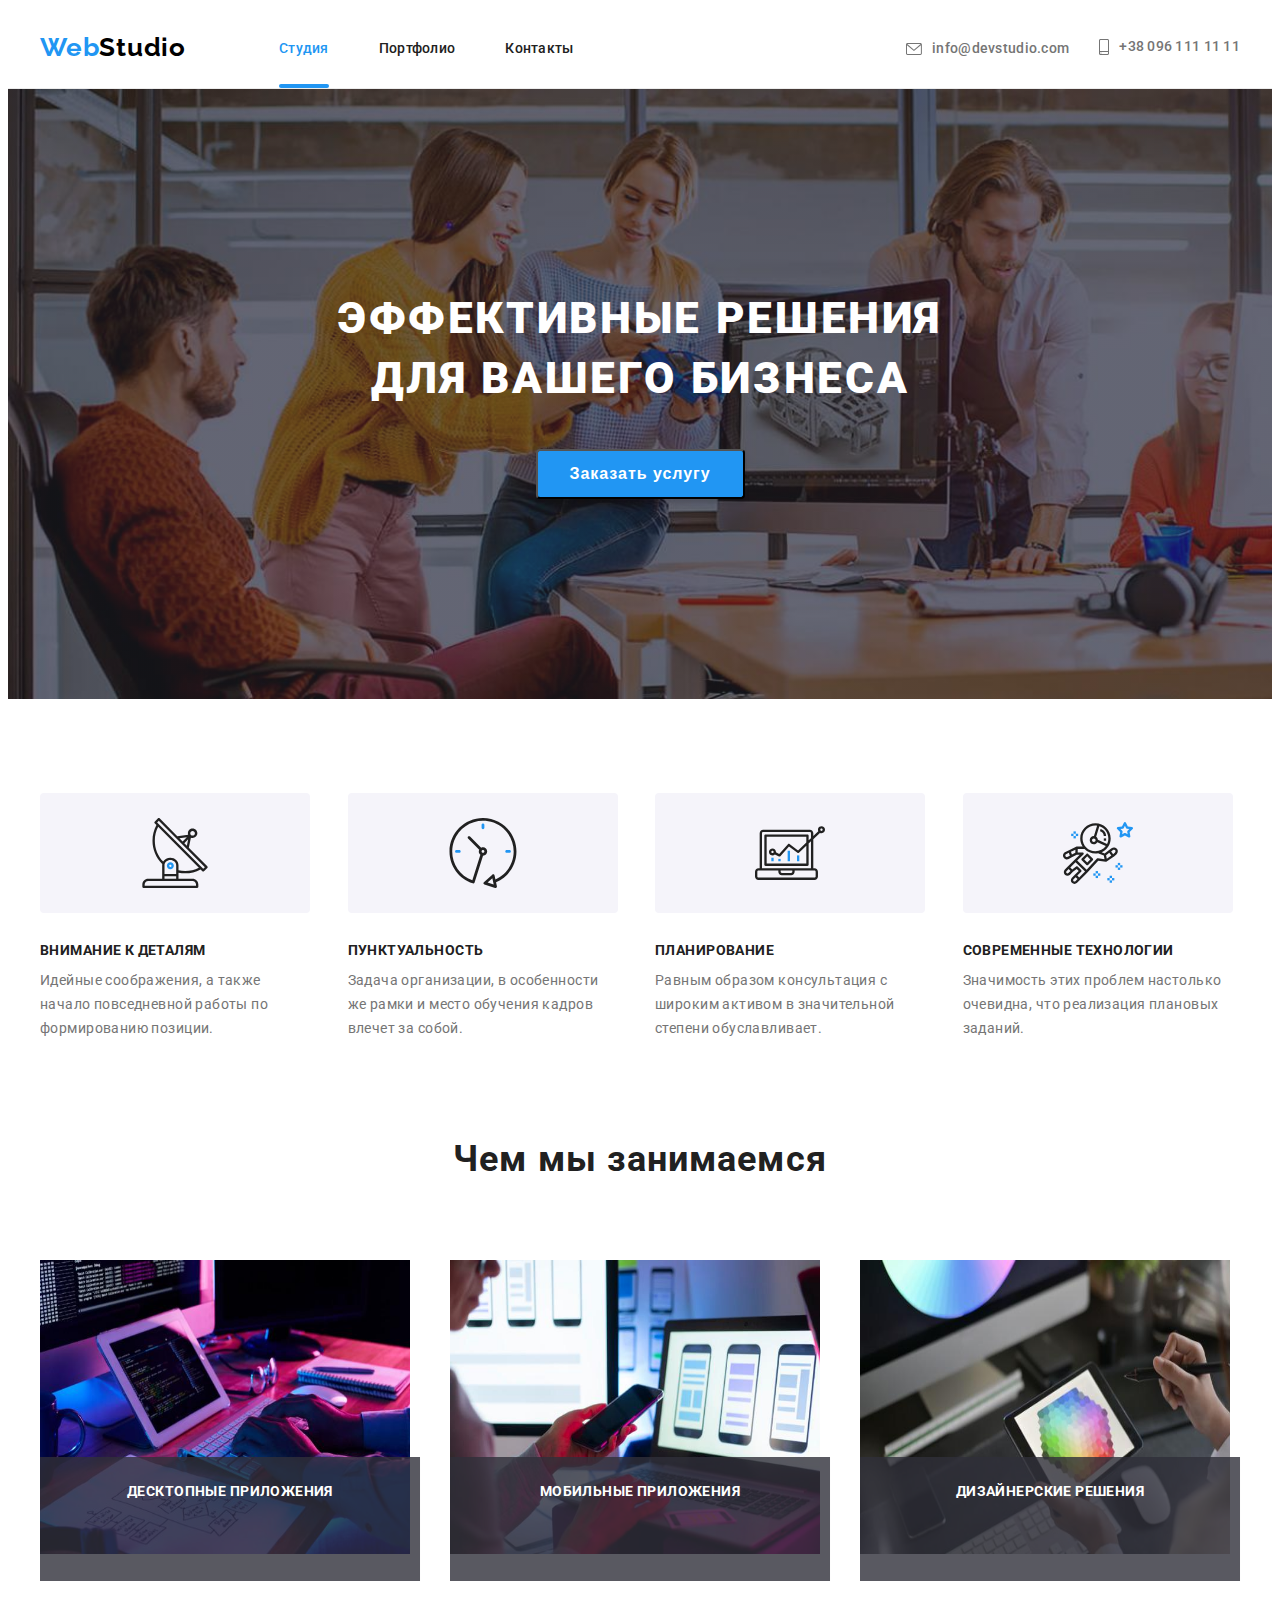
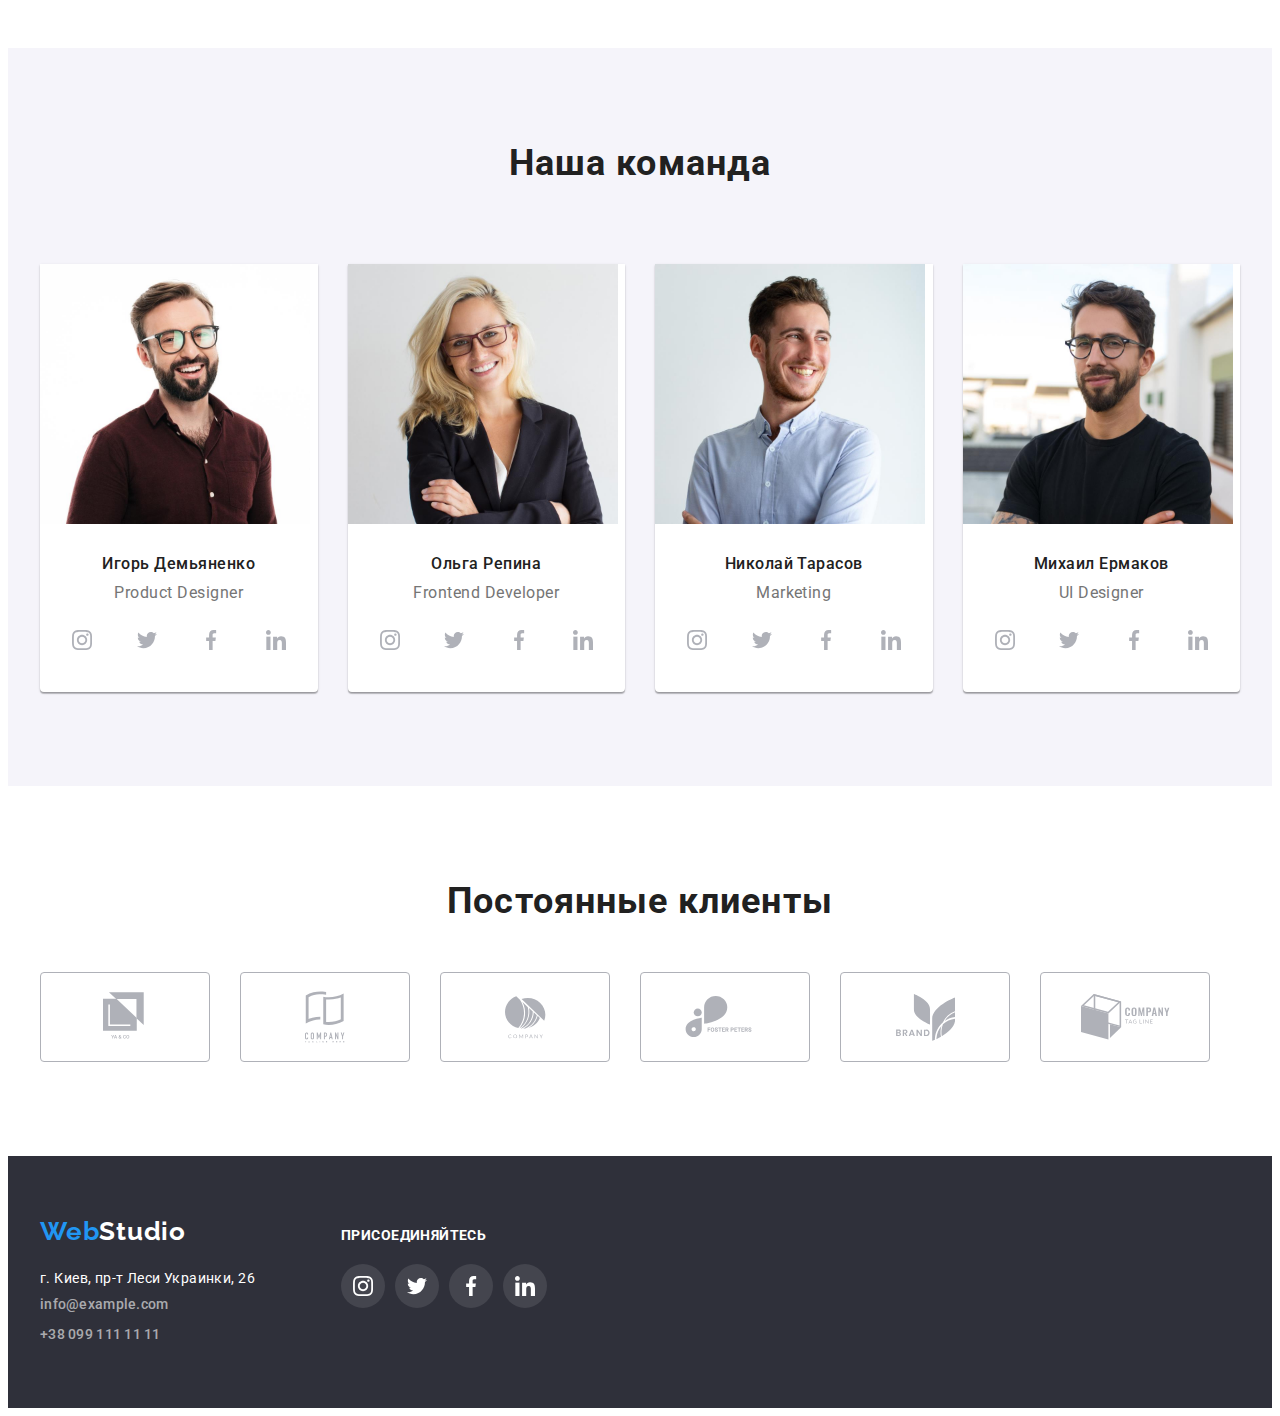
==== index.html @ 6d1346de "create" ====
<!DOCTYPE html>
<html lang="ru">

<head>
    <meta charset="UTF-8">
    <meta name="viewport" content="width=device-width, initial-scale=1.0">
    <title>Студия</title>
    <link rel="preconnect" href="https://fonts.gstatic.com">
    <link
        href="https://fonts.googleapis.com/css2?family=Raleway:wght@700&family=Roboto:wght@400;500;700;900&display=swap"
        rel="stylesheet">
    <link rel="stylesheet" href="https://cdnjs.cloudflare.com/ajax/libs/modern-normalize/1.0.0/modern-normalize.min.css"
        integrity="sha512-ISS7cAi1PEhQ8jnbJpJZMd29NlhNj4AWYyLOSp2CE/CsHxTCu+r+t0D2yoJudVrd0/8fTVPUVDzY5Tvli75u/g=="
        crossorigin="anonymous" />
    <link rel="stylesheet" href="./css/style.css">
</head>

<body>
    <header class="main-header">
        <div class="header-wrapper container">
            <nav class="header-nav">
                <a class="logo link" href="" lang="en">Web<span class="header-accent">Studio</span></a>
                <ul class="nav-list list">
                    <li class="nav-item">
                        <a class="nav-link nav-link-first link current" href="./index.html">Студия</a>
                    </li>
                    <li class="nav-item">
                        <a class="nav-link link" href="./portfolio.html">Портфолио</a>
                    </li>
                    <li class="nav-item">
                        <a class="nav-link link" href="">Контакты</a>
                    </li>
                </ul>
            </nav>
            <ul class="contacts-list list">
                <li class="header-contacts-item">                     
                    <a class="contacts-link main-link mail link" href="mailto:info@devstudio.com">
                        <svg width="16" height="12" class="header-contacts-icon">
                            <use href="./images/sprite.svg#icon-envelope"></use>
                        </svg>info@devstudio.com</a>
                </li>
                <li class="header-contacts-item">
                    <a class="contacts-link main-link link" href="tel:+380961111111"><svg width="10" height="16" class="header-contacts-icon">
                        <use href="./images/sprite.svg#icon-smartphone"></use>
                    </svg>+38 096 111 11 11</a>
                </li>
            </ul>
        </div>
    </header>
    <main>

        <!--HERO-->
        <section class="hero">
            <div class="advertising-main container">
                <h1 class="advertising-name">Эффективные решения для вашего бизнеса</h1>
                <button class="modal-btn" type="button" data-modal-open>Заказать услугу</button>
            </div>
        </section>

        <!--About-->
        <section class="about">
            <div class="container">
                <ul class="list about-list">
                    <li class="about-item">
                        <div class="about-link link">
                            <svg class="about-icon">
                                <use href="./images/sprite.svg#icon-antenna"></use>
                            </svg>
                        </div>
                        <h3 class="about-main-name">Внимание к деталям</h3>
                        <p class="about-us">Идейные соображения, а также начало повседневной работы по формированию
                            позиции.</p>
                    </li>
                    <li class="about-item">
                        <a class="about-link link" href="">
                            <svg class="about-icon">
                                <use href="./images/sprite.svg#icon-clock"></use>
                            </svg>
                        </a>
                        <h3 class="about-main-name">Пунктуальность</h3>
                        <p class="about-us">Задача организации, в особенности же рамки и место обучения кадров влечет за
                            собой.</p>
                    </li>
                    <li class="about-item">
                        <a class="about-link link" href="">
                            <svg class="about-icon">
                                <use href="./images/sprite.svg#icon-diagram"></use>
                            </svg>
                        </a>
                        <h3 class="about-main-name">Планирование</h3>
                        <p class="about-us">Равным образом консультация с широким активом в значительной степени
                            обуславливает.</p>
                    </li>
                    <li class="about-item">
                        <a class="about-link link" href="">
                            <svg class="about-icon">
                                <use href="./images/sprite.svg#icon-astronaut"></use>
                            </svg>
                        </a>
                        <h3 class="about-main-name">Современные технологии</h3>
                        <p class="about-us">Значимость этих проблем настолько очевидна, что реализация плановых заданий.
                        </p>
                    </li>
                </ul>
            </div>
        </section>

        <!--WHAT-ARE-WE-DOING-->
        <section class="our-job-image">
            <div class="container">
                <h2 class="work-title">Чем мы занимаемся</h2>
                <ul class="list our-list">
                    <li class="our-item">
                        <img src="./images/wawd/wawd1.jpg" alt="Вёрстка" width="370" height="294">
                        <p class="label">Десктопные приложения</p>
                    </li>
                    <li class="our-item">
                        <img src="./images/wawd/wawd2.jpg" alt="Обсуждение происходящего" width="370" height="294">
                        <p class="label">Мобильные приложения</p>
                    </li>
                    <li class="our-item">
                        <img src="./images/wawd/wawd3.jpg" alt="стилизирование" width="370" height="294">
                        <p class="label">Дизайнерские решения</p>
                    </li>
                </ul>
            </div>
        </section>

        <!--TEAM-->
        <section class="team">
            <div class="container">
                <h2 class="work-title">Наша команда</h2>
                <ul class="list team-list">
                    <li class="team-item">
                        <img src="./images/team/img(1).jpg" alt="Игорь Демьяненко" width="270" height="260">
                        <div class="team-text">
                            <h3 class="team-member">Игорь Демьяненко</h3>
                            <p class="team-member-skills" lang="en">Product Designer</p>
                            <ul class="social-list list">
                                <li class="social-list-item">
                                    <a class="social-list-link link" href="">
                                        <svg class="social-list-icon">
                                            <use href="./images/sprite.svg#icon-instagram"></use>
                                        </svg>
                                    </a>
                                </li>
                                <li class="social-list-item">
                                    <a class="social-list-link link" href="">
                                        <svg class="social-list-icon">
                                            <use href="./images/sprite.svg#icon-twitter"></use>
                                        </svg>
                                    </a>
                                </li>
                                <li class="social-list-item">
                                    <a class="social-list-link link" href="">
                                        <svg class="social-list-icon">
                                            <use href="./images/sprite.svg#icon-facebook"></use>
                                        </svg>
                                    </a>
                                </li>
                                <li class="social-list-item">
                                    <a class="social-list-link link" href="">
                                        <svg class="social-list-icon">
                                            <use href="./images/sprite.svg#icon-linkedin"></use>
                                        </svg>
                                    </a>
                                </li>
                            </ul>
                        </div>
                    </li>
                    <li class="team-item">
                        <img src="./images/team/olge(1).jpg" alt="Ольга Репина" width="270" height="260">
                        <div class="team-text">
                            <h3 class="team-member">Ольга Репина</h3>
                            <p class="team-member-skills" lang="en">Frontend Developer</p>
                            <ul class="social-list list">
                                <li class="social-list-item">
                                    <a class="social-list-link link" href="">
                                        <svg class="social-list-icon">
                                            <use href="./images/sprite.svg#icon-instagram"></use>
                                        </svg>
                                    </a>
                                </li>
                                <li class="social-list-item">
                                    <a class="social-list-link link" href="">
                                        <svg class="social-list-icon">
                                            <use href="./images/sprite.svg#icon-twitter"></use>
                                        </svg>
                                    </a>
                                </li>
                                <li class="social-list-item">
                                    <a class="social-list-link link" href="">
                                        <svg class="social-list-icon">
                                            <use href="./images/sprite.svg#icon-facebook"></use>
                                        </svg>
                                    </a>
                                </li>
                                <li class="social-list-item">
                                    <a class="social-list-link link" href="">
                                        <svg class="social-list-icon">
                                            <use href="./images/sprite.svg#icon-linkedin"></use>
                                        </svg>
                                    </a>
                                </li>
                            </ul>
                        </div>
                    </li>
                    <li class="team-item">
                        <img src="./images/team/nikolaj(1).jpg" alt="Николай Тарасов" width="270" height="260">
                        <div class="team-text">
                            <h3 class="team-member">Николай Тарасов</h3>
                            <p class="team-member-skills" lang="en">Marketing</p>
                            <ul class="social-list list">
                                <li class="social-list-item">
                                    <a class="social-list-link link" href="">
                                        <svg class="social-list-icon">
                                            <use href="./images/sprite.svg#icon-instagram"></use>
                                        </svg>
                                    </a>
                                </li>
                                <li class="social-list-item">
                                    <a class="social-list-link link" href="">
                                        <svg class="social-list-icon">
                                            <use href="./images/sprite.svg#icon-twitter"></use>
                                        </svg>
                                    </a>
                                </li>
                                <li class="social-list-item">
                                    <a class="social-list-link link" href="">
                                        <svg class="social-list-icon">
                                            <use href="./images/sprite.svg#icon-facebook"></use>
                                        </svg>
                                    </a>
                                </li>
                                <li class="social-list-item">
                                    <a class="social-list-link link" href="">
                                        <svg class="social-list-icon">
                                            <use href="./images/sprite.svg#icon-linkedin"></use>
                                        </svg>
                                    </a>
                                </li>
                            </ul>
                        </div>
                    </li>
                    <li class="team-item">
                        <img src="./images/team/misha(1).jpg" alt="Михаил Ермаков" width="270" height="260">
                        <div class="team-text">
                            <h3 class="team-member">Михаил Ермаков</h3>
                            <p class="team-member-skills" lang="en">UI Designer</p>
                            <ul class="social-list list">
                                <li class="social-list-item">
                                    <a class="social-list-link link" href="">
                                        <svg class="social-list-icon">
                                            <use href="./images/sprite.svg#icon-instagram"></use>
                                        </svg>
                                    </a>
                                </li>
                                <li class="social-list-item">
                                    <a class="social-list-link link" href="">
                                        <svg class="social-list-icon">
                                            <use href="./images/sprite.svg#icon-twitter"></use>
                                        </svg>
                                    </a>
                                </li>
                                <li class="social-list-item">
                                    <a class="social-list-link link" href="">
                                        <svg class="social-list-icon">
                                            <use href="./images/sprite.svg#icon-facebook"></use>
                                        </svg>
                                    </a>
                                </li>
                                <li class="social-list-item">
                                    <a class="social-list-link link" href="">
                                        <svg class="social-list-icon">
                                            <use href="./images/sprite.svg#icon-linkedin"></use>
                                        </svg>
                                    </a>
                                </li>
                            </ul>
                        </div>
                    </li>
                </ul>
            </div>
        </section>

        <!--REGULAR-CUSTOMER-->
        <section class="customers">
            <div class="container">
                <h2 class="work-title">Постоянные клиенты</h2>
                <ul class="customers-list list">
                    <li class="customers-list-item">
                        <a class="customers-list-link link" href="">
                            <svg class="customers-list-icon one">
                                <use href="./images/sprite.svg#icon-logo-one"></use>
                            </svg>
                        </a>
                    </li>
                    <li class="customers-list-item">
                        <a class="customers-list-link link" href="">
                            <svg class="customers-list-icon two">
                                <use href="./images/sprite.svg#icon-logo-two"></use>
                            </svg>
                        </a>
                    </li>
                    <li class="customers-list-item">
                        <a class="customers-list-link link" href="">
                            <svg class="customers-list-icon three">
                                <use href="./images/sprite.svg#icon-logo-three"></use>
                            </svg>
                        </a>
                    </li>
                    <li class="customers-list-item">
                        <a class="customers-list-link link" href="">
                            <svg class="customers-list-icon four">
                                <use href="./images/sprite.svg#icon-logo-four"></use>
                            </svg>
                        </a>
                    </li>
                    <li class="customers-list-item">
                        <a class="customers-list-link link" href="">
                            <svg class="customers-list-icon five">
                                <use href="./images/sprite.svg#icon-logo-five"></use>
                            </svg>
                        </a>
                    </li>
                    <li class="customers-list-item">
                        <a class="customers-list-link link" href="">
                            <svg class="customers-list-icon six">
                                <use href="./images/sprite.svg#icon-logo-six"></use>
                            </svg>
                        </a>
                    </li>
                </ul>
            </div>
        </section>
    </main>
    <footer>
        <div class="footer-container container">
            <div class="main-footer">
                <a class="logotype-footer link" href="" lang="en">Web<span class="footer-accent">Studio</span></a>
                <address class="address address-list">
                    <p class="location">г. Киев, пр-т Леси Украинки, 26</p>
                    <a class="contacts-link-footer link" href="mailto:info@example.com">info@example.com</a>
                    <a class="contacts-link-footer link" href="tel:+380991111111">+38 099 111 11 11</a>
                </address>
            </div>
            <div class="second-footer">   
                <p class="social-footer-name">присоединяйтесь</p>
                <ul class="footer-icon-list list">
                    <li class="footer-icon-item">
                        <a class="social-footer-link link" href="">
                            <svg class="social-footer-icon">
                                <use href="./images/sprite.svg#icon-instagram"></use>
                            </svg>
                        </a>
                    </li>
                    <li class="footer-icon-item">
                        <a class="social-footer-link link" href="">
                            <svg class="social-footer-icon">
                                <use href="./images/sprite.svg#icon-twitter"></use>
                            </svg>
                        </a>
                    </li>
                    <li class="footer-icon-item">
                        <a class="social-footer-link link" href="">
                            <svg class="social-footer-icon">
                                <use href="./images/sprite.svg#icon-facebook"></use>
                            </svg>
                        </a>
                    </li>
                    <li class="footer-icon-item">
                        <a class="social-footer-link link" href="">
                            <svg class="social-footer-icon">
                                <use href="./images/sprite.svg#icon-linkedin"></use>
                            </svg>
                        </a>
                    </li>
                </ul>  
            </div>
        </div>
    </footer>
    <div class="backdrop is-hidden" data-modal>
        <div class="modal">
            <button type="button" class="modal-close-btn" data-modal-close>
                <svg class="icon-modal">
                    <use href="./images/sprite.svg#icon-Vector-1"></use>
                </svg>
            </button>
        </div>
    </div>
    <script src="./js/modal.js"></script>
</body>

</html>
---- css/style.css ----
.visually-hidden {
  position: absolute !important;
  clip: rect(1px 1px 1px 1px); /* IE6, IE7 */
  clip: rect(1px, 1px, 1px, 1px);
  padding: 0 !important;
  border: 0 !important;
  height: 1px !important;
  width: 1px !important;
  overflow: hidden;
}

h1,
h2,
h3,
h4,
h5,
h6,
p {
  margin: 0;
}

ul,
ol {
  margin: 0;
  padding: 0;
}

img {
  display: block;
}

:root {
  --main-font: "Roboto", sans-serif;
  --secondary-font: "Raleway", sans-serif;
  --acent-color: #2196f3;
  --main-color: #ffffff;
  --btn-back-color: #188ce8;
  --footer-backgroun-color: #2f303a;
  --usually-text-color: #757575;
  --headline-color: #212121;
  --secondary-back-color: #2f303a;
  --third-back-color: #f5f4fa;
  --main-black-color: #000000;
  --footer-links-color: rgba(255, 255, 255, 0.6);
  --service-item-color: #eeeeee;
  --icon-color: #afb1b8;
  --contacts-color: #757575;
  --section-pt: 94px;
  --section-pb: 94px;
}

.link {
  text-decoration: none;
}

.list {
  list-style: none;
}

.address {
  font-style: normal;
}

.address-list {
  margin-top: 20px;
}

body {
  font-family: var(--main-font);
  background: var(--main-color);
  /* width: 1600px;*/
}

.header-accent {
  color: var(--main-black-color);
}

.footer-accent {
  color: var(--main-color);
}

.nav-link {
  font-weight: 500;
  font-size: 14px;
  line-height: 1.14;
  letter-spacing: 0.02em;
  color: var(--headline-color);
  transition: color 250ms cubic-bezier(0.4, 0, 0.2, 1);
}

.nav-link:hover,
.nav-link:focus {
  color: var(--acent-color);
}

.current {
  color: var(--acent-color);
}

.contacts-link {
  font-weight: 500;
  font-size: 14px;
  line-height: 1.14;
  letter-spacing: 0.02em;
  color: var(--usually-text-color);
  display: flex;
  align-items: center;
}

.contacts-item:not(:last-child) {
  margin-right: 50px;
}

.location {
  font-weight: 400;
  font-size: 14px;
  line-height: 1.71;
  letter-spacing: 0.03em;
  color: var(--main-color);
}

.our-job-image {
  background: var(--main-color);
}
.work-title {
  font-weight: 700;
  font-size: 36px;
  line-height: 1.17;
  text-align: center;
  letter-spacing: 0.03em;
  color: var(--headline-color);
  margin-bottom: 50px;
}

.location {
  width: 231px;
  height: 21px;

  font-weight: 400;
  font-size: 14px;
  line-height: 1.71;
  letter-spacing: 0.03em;
  color: var(--main-color);
  margin-bottom: 9px;
}

.our-job-image {
  background: var(--main-color);
}

.team {
  background: var(--third-back-color);
}

.contacts-link-footer {
  width: 231px;
  height: 21px;

  font-weight: 500;
  font-size: 14px;
  line-height: 1.14;
  letter-spacing: 0.02em;
  color: var(--footer-links-color);
  transition: color 250ms cubic-bezier(0.4, 0, 0.2, 1);
}

.contacts-link-footer:hover,
.contacts-link-footer:focus {
  color: var(--acent-color);
}

.container {
  width: 1200px;
  margin: 0 auto;
  margin: 0 auto;
  padding-left: 15px;
  padding-right: 15px;
}

.header-wrapper {
  display: flex;
  align-items: center;
  justify-content: space-between;
}

/*============== MAIN HEADER ==============*/

.main-header {
  background: var(--main-color);
  display: flex;
  align-items: center;
  border-bottom: 1px solid #ececec;
}

.header-nav {
  display: flex;
  align-items: center;
}

.nav-list {
  display: flex;
  align-items: center;
}

.nav-link {
  position: relative;
  padding-top: 32px;
  padding-bottom: 32px;
}

.nav-link-first::after{
  content: '';
  position: absolute;
  display: block;
  bottom: 0;
  left: 0;
  width: 100%;
  height: 4px;
  background: var(--acent-color);
  border-radius: 2px;
}

.nav-link-second::after{
  content: '';
  position: absolute;
  display: block;
  bottom: 0;
  left: 0;
  width: 100%;
  height: 4px;
  background: var(--acent-color);
  border-radius: 2px;
}

.nav-link-third::after{
  content: '';
  position: absolute;
  display: block;
  bottom: 0;
  left: 0;
  width: 100%;
  height: 4px;
  background: var(--acent-color);
  border-radius: 2px;
}

.logo {
  margin-right: 93px;
  padding-top: 24px;
  padding-bottom: 25px;
  font-family: var(--secondary-font);
  font-weight: 700;
  font-size: 26px;
  line-height: 1.19;
  letter-spacing: 0.03em;
  color: var(--acent-color);
}

.nav-item:not(:last-child) {
  margin-right: 50px;
}
.contacts-list {
  display: inline-flex;
  align-items: baseline;
  margin-left: auto;
}

.header-contacts-item {
  display: flex;
  align-items: center;
  justify-content: space-between;
  transition: color 250ms cubic-bezier(0.4, 0, 0.2, 1), fill 250ms cubic-bezier(0.4, 0, 0.2, 1);
}

.header-contacts-item:hover .header-contacts-link,
.header-contacts-item:focus .header-contacts-link {
  background-color: var(--main-color);
  fill: var(--acent-color);
  color: var(--acent-color);
}

.header-contacts-item:not(:last-child) {
  margin-right: 30px;
}

.header-contacts-icon {
  margin-right: 10px;
  fill: currentColor;
}

.header-contacts-link{
  transition: color 250ms cubic-bezier(0.4, 0, 0.2, 1), fill 250ms cubic-bezier(0.4, 0, 0.2, 1);
}

.header-contacts-link:hover,
.header-contacts-link:focus,
.contacts-link:hover,
.contacts-link:focus {
  color: var(--acent-color);
}

.header-contacts-link:hover .header-contacts-icon,
.header-contacts-link:focus .header-contacts-icon,
.contacts-link:hover .header-contacts-icon,
.contacts-link:focus .header-contacts-icon {
  fill: currentColor;
}
.contacts-link{
  transition: color 250ms cubic-bezier(0.4, 0, 0.2, 1);
}

/*============== END MAIN HEADER ==============*/

/*============== HERO PAGE 1 ==============*/

.hero {
  max-width: 1600px;
  margin: 0 auto;
  background-color: var(--secondary-back-color);
  background-image: linear-gradient(
      rgba(47, 48, 58, 0.4),
      rgba(47, 48, 58, 0.4)
    ),
    url("../images/background-hero.jpg");
  background-repeat: no-repeat;
  background-size: cover;
}

.modal-btn {
  font-weight: 700;
  font-size: 16px;
  line-height: 1.87;
  display: flex;
  align-items: center;
  text-align: center;
  letter-spacing: 0.06em;
  cursor: pointer;
  color: var(--main-color);
  background: var(--acent-color);
  min-width: 200px;
  height: 50px;
  box-shadow: 0px 4px 4px rgba(0, 0, 0, 0.15);
  border-radius: 4px;
  padding-top: 10px;
  padding-right: 32px;
  padding-bottom: 10px;
  padding-left: 32px;
  margin: 0 auto;
  transition: background 250ms cubic-bezier(0.4, 0, 0.2, 1);

}

.modal-btn:hover,
.modal-btn:focus {
  background: var(--btn-back-color);
}

.advertising-main {
  padding-top: 200px;
  padding-bottom: 200px;
}

.advertising-name {
  max-width: 696px;
  height: 120px;
  margin: 0 auto;
  margin-bottom: 40px;

  font-weight: 900;
  font-size: 44px;
  line-height: 1.36;
  letter-spacing: 0.06em;
  text-align: center;
  text-transform: uppercase;
  color: var(--main-color);
}

/*============== END HERO PAGE 1 ==============*/

/*============== ABOUT ==============*/

.about {
  background: var(--main-color);
  padding-top: var(--section-pt);
}

.about-list {
  display: flex;
  margin-left: -30px;
  margin-top: -30px;
}

.about-item {
  flex-basis: calc(100% / 4 - 30px);
  margin-left: 30px;
  margin-top: 30px;
}

.about-main-name {
  margin-bottom: 10px;

  font-weight: 700;
  font-size: 14px;
  line-height: 1.14;
  letter-spacing: 0.03em;
  text-transform: uppercase;
  color: var(--headline-color);
  width: 270px;
  height: 16px;
}

.about-us {
  font-weight: 400;
  font-size: 14px;
  line-height: 1.71;
  letter-spacing: 0.03em;
  color: var(--usually-text-color);
  width: 270px;
  height: 75px;
}

.about-link {
  display: flex;
  justify-content: center;
  align-items: center;
  width: 270px;
  height: 120px;
  background: var(--third-back-color);
  border-radius: 4px;
  margin-bottom: 30px;
}

.about-icon {
  width: 70px;
  height: 70px;
}

/*============== END ABOUT ==============*/

/*============== WAWD ==============*/

.our-job-image {
  padding-top: var(--section-pt);
  padding-bottom: var(--section-pb);
}

.our-list {
  display: flex;
  margin-left: -30px;
  margin-top: -30px;
  margin-top: 50px;
}
.our-item {
  width: 370px;
  height: 294px;
  position: relative;
  flex-basis: calc(100% / 3 - 30px);
  margin-left: 30px;
  margin-top: 30px;
}

.label{
  position: absolute;
  top: 88%;
  left: 50%;
  transform: translate(-50%, -50%);

  font-weight: 700;
  font-size: 14px;
  line-height: 1.14;
  text-align: center;
  justify-content: center;
  letter-spacing: 0.03em;
  text-transform: uppercase;
  color: var(--main-color);

  width: 100%;
  height: 70px;
  background: rgba(47, 48, 58, 0.8);
  padding-top: 27px;
  padding-bottom: 27px;
}

/*============== END WAWD ==============*/

/*============== TEAM ==============*/

.team {
  background: var(--third-back-color);
  padding-top: var(--section-pt);
  padding-bottom: var(--section-pb);
}

.work-title {
  font-weight: 700;
  font-size: 36px;
  line-height: 1.17;
  text-align: center;
  letter-spacing: 0.03em;
  color: var(--headline-color);
  margin-bottom: 50px;
  margin: auto;
}

.team-list {
  display: flex;
  margin-left: -30px;
  margin-top: -30px;
  margin-top: 50px;
}

.team-item {
  flex-basis: calc(100% / 3 - 30px);
  margin-left: 30px;
  margin-top: 30px;
  background: var(--main-color);
  box-shadow: 0px 1px 3px rgba(0, 0, 0, 0.12), 0px 1px 1px rgba(0, 0, 0, 0.14),
    0px 2px 1px rgba(0, 0, 0, 0.2);
  border-radius: 0px 0px 4px 4px;
}

.team-member {
  font-weight: 500;
  font-size: 16px;
  line-height: 1.19;
  letter-spacing: 0.03em;
  text-align: center;
  color: var(--headline-color);
  margin-bottom: 10px;
}

.team-text {
  padding-top: 30px;
  padding-bottom: 30px;
  padding-left: 20px;
  padding-right: 20px;
}

.team-member-skills {
  font-weight: 400;
  font-size: 16px;
  line-height: 1.19;
  letter-spacing: 0.03em;
  text-align: center;
  color: var(--usually-text-color);
  margin-bottom: 16px;
}

.social-list {
  display: flex;
  align-items: center;
  justify-content: space-between;
}

.social-list-link {
  display: flex;
  justify-content: center;
  align-items: center;
  background-color: var(--main-color);
  width: 44px;
  height: 44px;
  border-radius: 50%;
  transition: background-color 250ms cubic-bezier(0.4, 0, 0.2, 1);
}

.social-list-link:hover,
.social-list-link:focus {
  background-color: var(--acent-color);
}

.social-list-link:hover .social-list-icon,
.social-list-link:focus .social-list-icon {
  fill: var(--main-color);
}

.social-list-icon:hover,
.social-list-icon:focus {
  fill: var(--main-color);
}

.social-list-icon {
  fill: var(--icon-color);
  width: 20px;
  height: 20px;
  transition: fill 250ms cubic-bezier(0.4, 0, 0.2, 1);
}

/*============== END TEAM ==============*/

/*============== REGULAR CUSTOMERS ==============*/

.customers {
  padding-top: var(--section-pt);
  padding-bottom: var(--section-pb);
}

.customers-list {
  display: flex;
  align-items: center;
  margin-top: 50px;
}

.customers-list-item:not(:last-child) {
  margin-right: 30px;
}

.customers-list-link {
  display: flex;
  justify-content: center;
  align-items: center;
  width: 170px;
  height: 90px;
  border: 1px solid var(--icon-color);
  box-sizing: border-box;
  border-radius: 4px;
  transition: border 250ms cubic-bezier(0.4, 0, 0.2, 1);
}

.customers-list-link:hover,
.customers-list-link:focus {
  border: 1px solid var(--acent-color);
  box-sizing: border-box;
  border-radius: 4px;
}

.customers-list-link:hover .customers-list-icon,
.customers-list-link:focus .customers-list-icon {
  fill: var(--acent-color);
}

.customers-list-icon {
  fill: var(--icon-color);
  transition: fill 250ms cubic-bezier(0.4, 0, 0.2, 1);
}

.one {
  width: 45px;
  height: 50px;
}

.two {
  width: 40px;
  height: 52px;
}

.three {
  width: 41px;
  height: 43px;
}

.four {
  width: 80px;
  height: 42px;
}

.five {
  width: 59px;
  height: 47px;
}

.six {
  width: 89px;
  height: 46px;
}

/*============== END REGULAR CUSTOMERS ==============*/

/*============== HERO PAGE 2 ==============*/

.hero-pg2 {
  background: var(--main-color);
  padding-top: var(--section-pt);
  padding-bottom: var(--section-pb);
}

.list-margin {
  margin-left: 0 auto;
}

.hero-list {
  display: flex;
  justify-content: center;
  margin-left: -8px;
  margin-bottom: 50px;
}

.hero-item {
  margin-left: 8px;
}

.btn {
  font-weight: 500;
  font-size: 16px;
  line-height: 1.62;
  text-align: center;
  letter-spacing: 0.03em;
  color: var(--headline-color);
  cursor: pointer;
  background: var(--third-back-color);
  min-width: 128px;
  height: 38px;
  margin: 0 auto;
  border-radius: 4px;
  border: none;
  transition: color 250ms cubic-bezier(0.4, 0, 0.2, 1), background-color 250ms cubic-bezier(0.4, 0, 0.2, 1), box-shadow 250ms cubic-bezier(0.4, 0, 0.2, 1);
}

.btn:hover,
.btn:focus {
  color: var(--main-color);
  background-color: var(--acent-color);
  box-shadow: 0px 3px 1px rgba(0, 0, 0, 0.1), 0px 1px 2px rgba(0, 0, 0, 0.08),
    0px 2px 2px rgba(0, 0, 0, 0.12);
  border-radius: 4px;
}

.services-list {
  display: flex;
  flex-wrap: wrap;
  margin-left: -30px;
  margin-top: -30px;
}

/*============== END HERO PAGE 2 ==============*/

/*============== SERVICES ==============*/

.services-link {
  background: var(--main-color);
}

.services-link-text {
  padding-top: 20px;
  padding-right: 24px;
  padding-bottom: 20px;
  padding-left: 24px;
}

.services-name {
  margin-bottom: 4px;

  font-weight: 700;
  font-size: 18px;
  line-height: 2;
  letter-spacing: 0.06em;
  color: var(--headline-color);
}

.services-item {
  flex-basis: calc(100% / 9 - 30px);
  max-width: 370px;
  margin-left: 30px;
  margin-top: 30px;
  background: var(--main-color);
  border: 1px solid #eeeeee;
  box-sizing: border-box;
  transition: background 250ms cubic-bezier(0.4, 0, 0.2, 1), border 250ms cubic-bezier(0.4, 0, 0.2, 1), box-shadow 250ms cubic-bezier(0.4, 0, 0.2, 1), box-sizing 250ms cubic-bezier(0.4, 0, 0.2, 1);

}

.services-item:hover,
.services-item:focus {
  background: var(--main-color);
  border: 1px solid var(--service-item-color);
  box-sizing: border-box;
  box-shadow: 0px 0px 1px rgba(0, 0, 0, 0.12), 0px 0px 4px rgba(0, 0, 0, 0.06),
    0px 0px 6px rgba(0, 0, 0, 0.16);
}

.about-services {
  font-weight: 400;
  font-size: 16px;
  line-height: 1.87;
  letter-spacing: 0.03em;
  color: var(--usually-text-color);
}

.service-list-wrapper{
  position: relative;
  overflow: hidden;
}

.overlay{
  font-weight: 400;
  font-size: 18px;
  line-height: 1.56;
  letter-spacing: 0.03em;
  color: var(--main-color);
  background: rgba(33, 150, 243, 0.9);
  width: 100%;
  height: 100%;
  margin-left: auto;
  padding-top: 63px;
  padding-right: 24px;
  padding-left: 24px;
  position: absolute;
  top: 0%;
  left: 0%;
  transform: translateY(100%); 
  transition: transform 250ms cubic-bezier(0.4, 0, 0.2, 1);
}

.services-link:hover .overlay,
.services-link:focus .overlay{
  transform: translateY(0%);
}

/*============== END SERVICES ==============*/

/*============== LOGO FOOTER ==============*/

.logotype-footer {
  font-family: var(--secondary-font);
  font-weight: 700;
  font-size: 26px;
  line-height: 1.19;
  letter-spacing: 0.03em;
  color: var(--acent-color);
}

/*============== END LOGO FOOTER ==============*/

footer {
  background-color: var(--footer-backgroun-color);
}

.contacts-link-footer {
  font-weight: 500;
  font-size: 14px;
  line-height: 1.14;
  letter-spacing: 0.02em;
  color: var(--footer-links-color);
  transition: color 250ms cubic-bezier(0.4, 0, 0.2, 1);

}

.contacts-link-footer:hover,
.contacts-link-footer:focus {
  color: var(--acent-color);
}

.contacts-link-footer {
  display: flex;
  flex-direction: column;
}

.contacts-link-footer:not(:last-child) {
  margin-bottom: 9px;
}

.footer-container {
  padding-top: 60px;
  padding-bottom: 60px;
  display: flex;
  justify-content: flex-start;
  align-items: baseline;
}

.main-footer {
  margin-right: 70px;
}

.social-footer-name {
  font-family: var(--main-font);
  font-weight: 700;
  font-size: 14px;
  line-height: 1.14;
  letter-spacing: 0.03em;
  text-transform: uppercase;
  color: var(--main-color);
}

.social-footer-list {
  display: block;
  align-items: center;
  justify-content: center;
}

.social-footer-list:not(:last-child) {
  margin-right: 70px;
}

.footer-icon-list {
  display: flex;
  align-items: center;
  justify-content: space-between;
  margin-top: 20px;
}

.footer-icon-item:not(:last-child){
  margin-right: 10px;
}

.social-footer-link {
  display: flex;
  justify-content: center;
  align-items: center;
  width: 44px;
  height: 44px;
  border-radius: 50%;
  fill: var(--main-color);
  background: rgba(255, 255, 255, 0.1);
  transition: background-color 250ms cubic-bezier(0.4, 0, 0.2, 1);
}

.social-footer-link:hover,
.social-footer-link:focus {
  background-color: var(--acent-color);
}

.social-footer-icon {
  width: 20px;
  height: 20px;
}

.backdrop{
  position: fixed;
  top: 0;
  left: 0;
  width: 100vw;
  height: 100vh;
  background: rgba(0, 0, 0, 0.2);
  transition: pointer-events 250ms cubic-bezier(0.4, 0, 0.2, 1), opacity 250ms cubic-bezier(0.4, 0, 0.2, 1), visibility 250ms cubic-bezier(0.4, 0, 0.2, 1);
}

.modal{
  position: absolute;
  top: 50%;
  left: 50%;
  transform: translate(-50%, -50%);
  width: 528px;
  height: 580px;
  background-color: var(--main-color);
  box-shadow: 0px 1px 3px rgba(0, 0, 0, 0.12), 0px 1px 1px rgba(0, 0, 0, 0.14), 0px 2px 1px rgba(0, 0, 0, 0.2);
  border-radius: 4px;
}

.modal-close-btn{ 
  position: absolute;
  top: 8px;
  right: 8px;
  width: 30px;
  height: 30px;
  background: var(--main-color);
  border: 1px solid rgba(0, 0, 0, 0.1);
  border-radius: 50%;
  cursor: pointer;
}

.icon-modal{
  width: 11px;
  height: 11px;
}

.is-hidden{
  opacity: 0;
  visibility: hidden;
  pointer-events: none;
}
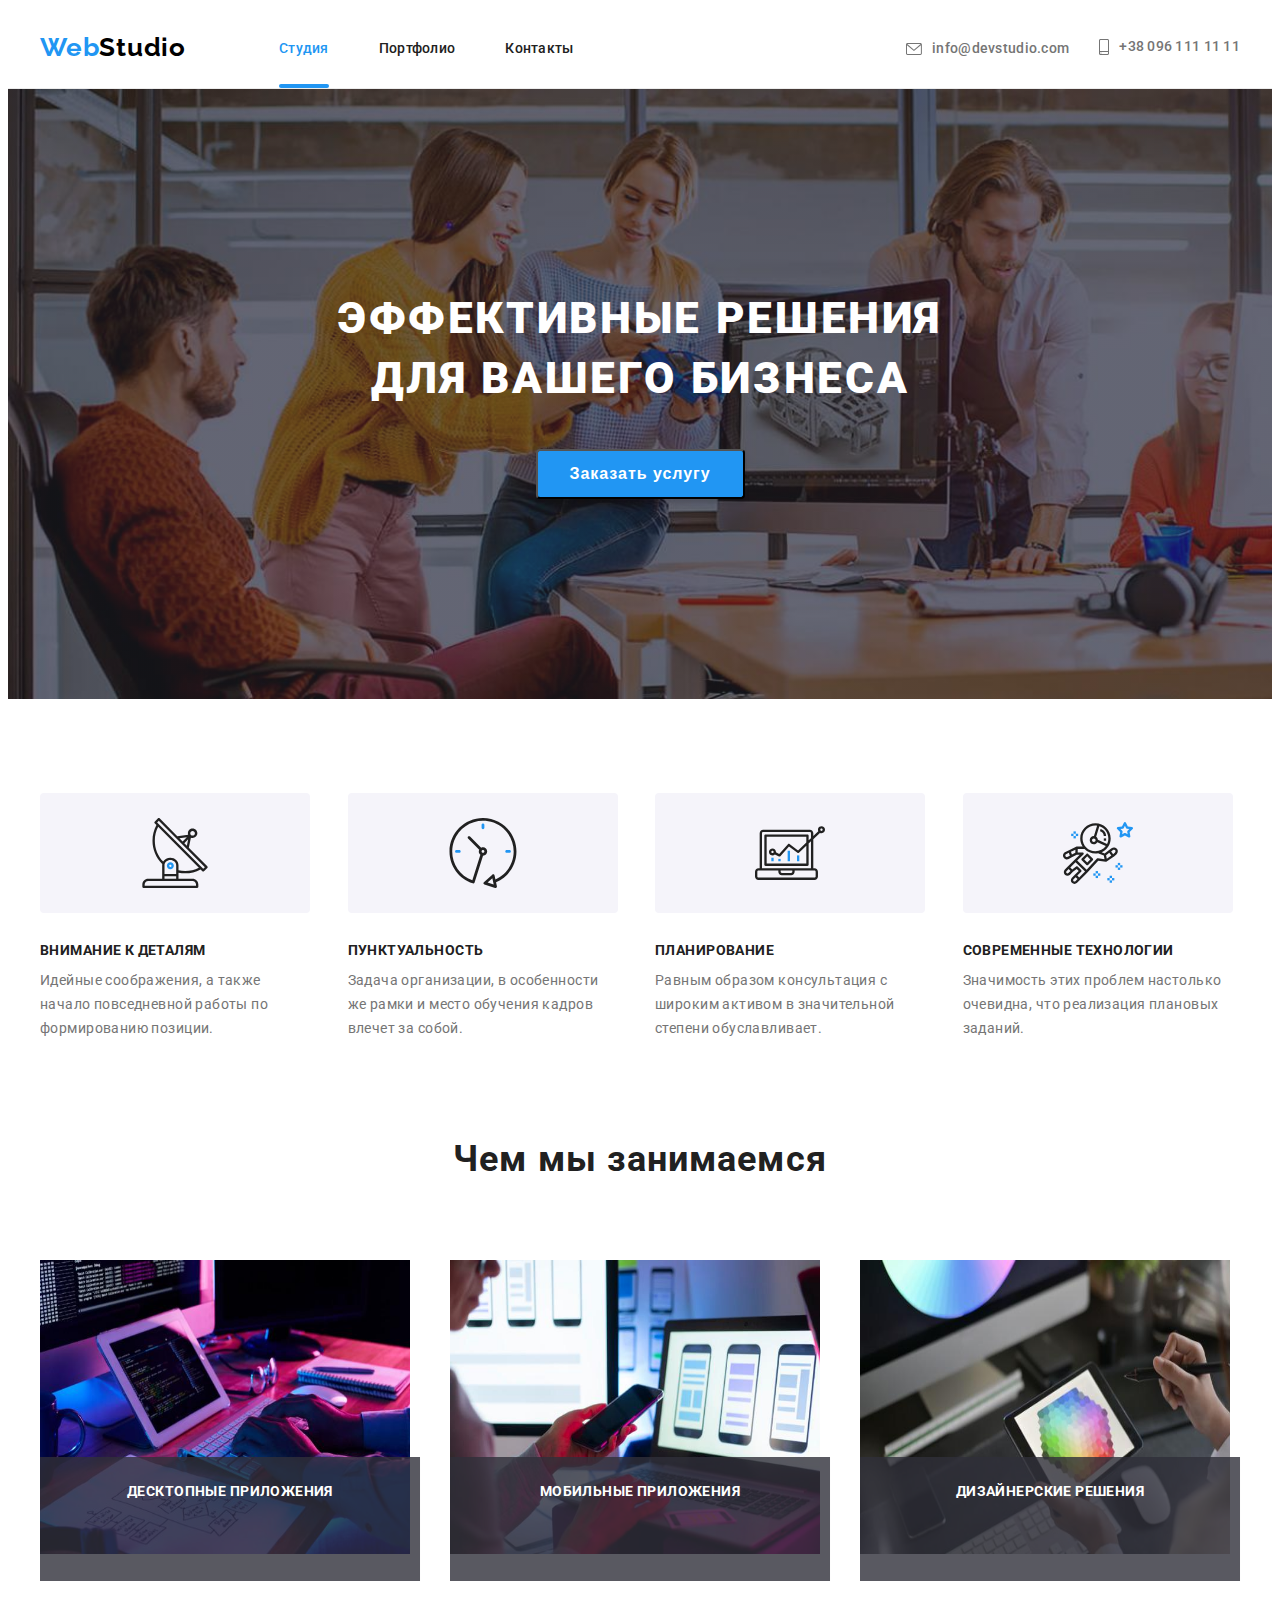
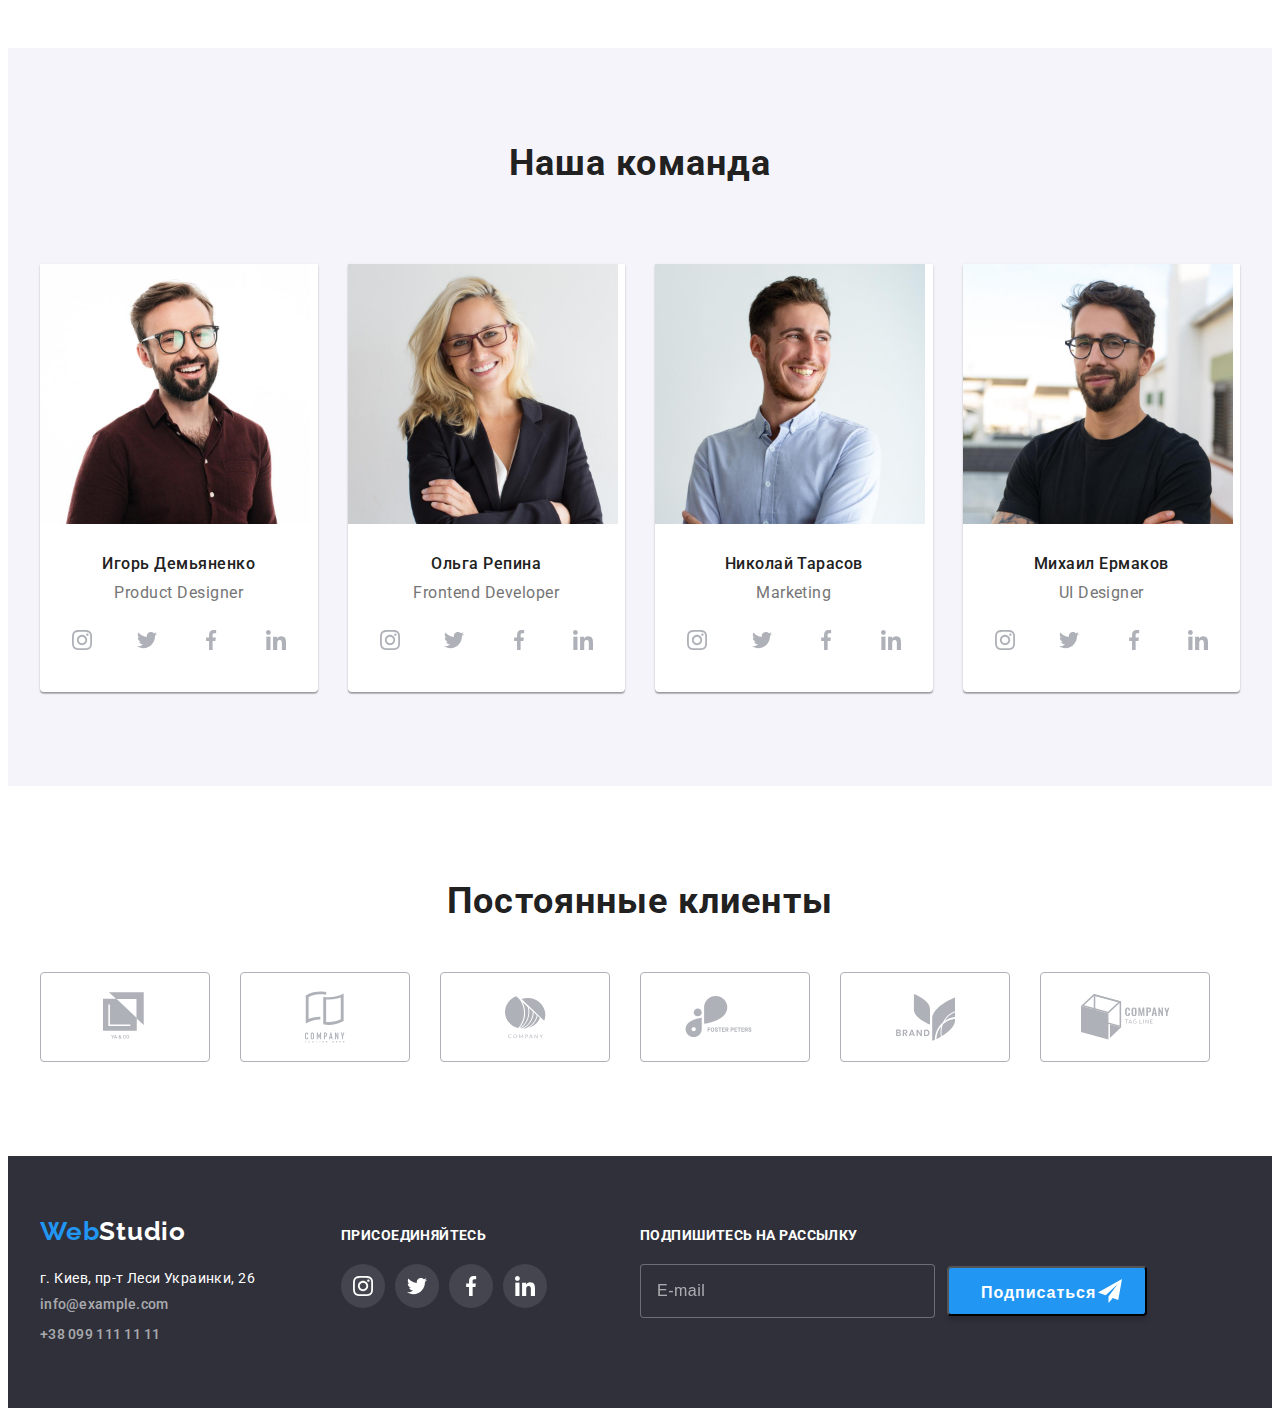
==== commit 3cf403c6: "maybe-ready-hw6" ====
--- a/index.html
+++ b/index.html
@@ -377,6 +377,17 @@
                     </li>
                 </ul>  
             </div>
+            <div class="footer-form-container">
+                <form action="#" class="footer-form" method="POST">
+                    <p class="footer-form-name">Подпишитесь на рассылку</p>
+                    <div class="footer-input-container">
+                        <input type="email" name="user-mail" class="footer-form-input" placeholder="E-mail">
+                        <button type="submit" class="footer-form-btn">Подписаться<svg class="footer-form-btn-icon">
+                            <use href="./images/sprite.svg#icon-icon-send"></use>
+                        </svg></button>
+                    </div>
+                </form>
+            </div>
         </div>
     </footer>
     <div class="backdrop is-hidden" data-modal>
@@ -386,6 +397,44 @@
                     <use href="./images/sprite.svg#icon-Vector-1"></use>
                 </svg>
             </button>
+            <form action="#" class="modal-form">
+                <p class="backdrop-massege">Оставьте свои данные, мы вам перезвоним</p>
+                <label for="" class="modal-form-field">
+                    Имя
+                    <span class="moodal-form-input-wrapper">
+                        <input type="text" name="user-name" class="modal-form-input" required minlength="2">
+                        <svg class="modal-form-icon">
+                            <use href="./images/sprite.svg#icon-Vector-2"></use>
+                        </svg>
+                    </span>                    
+                </label>
+                <label for="" class="modal-form-field">
+                    Телефон
+                    <span class="moodal-form-input-wrapper">
+                        <input type="tel" name="user-phone" class="modal-form-input" required 
+                        pattern="[0-9]{3}-[0-9]{3}-[0-9]{2}-[0-9]{2}" title="096-111-11-11">
+                        <svg class="modal-form-icon">
+                            <use href="./images/sprite.svg#icon-Vector-3"></use>
+                        </svg>
+                    </span>
+                </label>
+                <label for="" class="modal-form-field">
+                    Почта
+                    <span class="moodal-form-input-wrapper">
+                        <input type="email" name="user-email" class=" modal-form-input" required>
+                        <svg class="modal-form-icon">
+                            <use href="./images/sprite.svg#icon-Vector-4"></use>
+                        </svg>
+                    </span>
+                </label>
+                <label for="" class="modal-form-field">
+                    Комментарий
+                    <textarea name="user-massege" class="modal-form-massege" placeholder="Введите текст"></textarea>
+                </label>
+                <input type="checkbox" id="user-term" name="user-term" class="modal-form-term visually-hidden">
+                <label for="user-term" class="modal-form-check-desc">Соглашаюсь с рассылкой и принимаю&nbsp;<a href="" class="modal-form-check-link">Условия договора</a></label>
+            <button type="submit" class="modal-form-btn">Отправить</button>
+            </form>
         </div>
     </div>
     <script src="./js/modal.js"></script>
--- a/css/style.css
+++ b/css/style.css
@@ -208,8 +208,8 @@
   padding-bottom: 32px;
 }
 
-.nav-link-first::after{
-  content: '';
+.nav-link-first::after {
+  content: "";
   position: absolute;
   display: block;
   bottom: 0;
@@ -220,8 +220,8 @@
   border-radius: 2px;
 }
 
-.nav-link-second::after{
-  content: '';
+.nav-link-second::after {
+  content: "";
   position: absolute;
   display: block;
   bottom: 0;
@@ -232,8 +232,8 @@
   border-radius: 2px;
 }
 
-.nav-link-third::after{
-  content: '';
+.nav-link-third::after {
+  content: "";
   position: absolute;
   display: block;
   bottom: 0;
@@ -269,7 +269,8 @@
   display: flex;
   align-items: center;
   justify-content: space-between;
-  transition: color 250ms cubic-bezier(0.4, 0, 0.2, 1), fill 250ms cubic-bezier(0.4, 0, 0.2, 1);
+  transition: color 250ms cubic-bezier(0.4, 0, 0.2, 1),
+    fill 250ms cubic-bezier(0.4, 0, 0.2, 1);
 }
 
 .header-contacts-item:hover .header-contacts-link,
@@ -288,8 +289,9 @@
   fill: currentColor;
 }
 
-.header-contacts-link{
-  transition: color 250ms cubic-bezier(0.4, 0, 0.2, 1), fill 250ms cubic-bezier(0.4, 0, 0.2, 1);
+.header-contacts-link {
+  transition: color 250ms cubic-bezier(0.4, 0, 0.2, 1),
+    fill 250ms cubic-bezier(0.4, 0, 0.2, 1);
 }
 
 .header-contacts-link:hover,
@@ -305,7 +307,7 @@
 .contacts-link:focus .header-contacts-icon {
   fill: currentColor;
 }
-.contacts-link{
+.contacts-link {
   transition: color 250ms cubic-bezier(0.4, 0, 0.2, 1);
 }
 
@@ -347,7 +349,6 @@
   padding-left: 32px;
   margin: 0 auto;
   transition: background 250ms cubic-bezier(0.4, 0, 0.2, 1);
-
 }
 
 .modal-btn:hover,
@@ -459,7 +460,7 @@
   margin-top: 30px;
 }
 
-.label{
+.label {
   position: absolute;
   top: 88%;
   left: 50%;
@@ -702,7 +703,9 @@
   margin: 0 auto;
   border-radius: 4px;
   border: none;
-  transition: color 250ms cubic-bezier(0.4, 0, 0.2, 1), background-color 250ms cubic-bezier(0.4, 0, 0.2, 1), box-shadow 250ms cubic-bezier(0.4, 0, 0.2, 1);
+  transition: color 250ms cubic-bezier(0.4, 0, 0.2, 1),
+    background-color 250ms cubic-bezier(0.4, 0, 0.2, 1),
+    box-shadow 250ms cubic-bezier(0.4, 0, 0.2, 1);
 }
 
 .btn:hover,
@@ -754,8 +757,10 @@
   background: var(--main-color);
   border: 1px solid #eeeeee;
   box-sizing: border-box;
-  transition: background 250ms cubic-bezier(0.4, 0, 0.2, 1), border 250ms cubic-bezier(0.4, 0, 0.2, 1), box-shadow 250ms cubic-bezier(0.4, 0, 0.2, 1), box-sizing 250ms cubic-bezier(0.4, 0, 0.2, 1);
-
+  transition: background 250ms cubic-bezier(0.4, 0, 0.2, 1),
+    border 250ms cubic-bezier(0.4, 0, 0.2, 1),
+    box-shadow 250ms cubic-bezier(0.4, 0, 0.2, 1),
+    box-sizing 250ms cubic-bezier(0.4, 0, 0.2, 1);
 }
 
 .services-item:hover,
@@ -775,12 +780,12 @@
   color: var(--usually-text-color);
 }
 
-.service-list-wrapper{
+.service-list-wrapper {
   position: relative;
   overflow: hidden;
 }
 
-.overlay{
+.overlay {
   font-weight: 400;
   font-size: 18px;
   line-height: 1.56;
@@ -796,12 +801,12 @@
   position: absolute;
   top: 0%;
   left: 0%;
-  transform: translateY(100%); 
+  transform: translateY(100%);
   transition: transform 250ms cubic-bezier(0.4, 0, 0.2, 1);
 }
 
 .services-link:hover .overlay,
-.services-link:focus .overlay{
+.services-link:focus .overlay {
   transform: translateY(0%);
 }
 
@@ -819,6 +824,8 @@
 }
 
 /*============== END LOGO FOOTER ==============*/
+
+/*============== END FOOTER ==============*/
 
 footer {
   background-color: var(--footer-backgroun-color);
@@ -831,7 +838,6 @@
   letter-spacing: 0.02em;
   color: var(--footer-links-color);
   transition: color 250ms cubic-bezier(0.4, 0, 0.2, 1);
-
 }
 
 .contacts-link-footer:hover,
@@ -887,7 +893,7 @@
   margin-top: 20px;
 }
 
-.footer-icon-item:not(:last-child){
+.footer-icon-item:not(:last-child) {
   margin-right: 10px;
 }
 
@@ -913,17 +919,111 @@
   height: 20px;
 }
 
-.backdrop{
+.footer-form-container {
+  width: 50%;
+}
+
+.footer-form {
+  display: block;
+  margin-left: 93px;
+}
+
+.footer-form-name {
+  width: 100%;
+  font-weight: 700;
+  font-size: 14px;
+  line-height: 1.14;
+  letter-spacing: 0.03em;
+  text-transform: uppercase;
+  color: var(--main-color);
+}
+
+.footer-input-container {
+  display: flex;
+  align-items: center;
+}
+
+.footer-form-input {
+  font-weight: 400;
+  font-size: 16px;
+  line-height: 1.25;
+  display: flex;
+  align-items: center;
+  letter-spacing: 0.03em;
+  width: 358px;
+  height: 50px;
+  color: var(--main-color);
+  background-color: var(--secondary-back-color);
+  border: 1px solid rgba(255, 255, 255, 0.3);
+  filter: drop-shadow(0px 0px 0px rgba(0, 0, 0, 0.15));
+  border-radius: 4px;
+  margin-top: 20px;
+  padding-left: 16px;
+}
+
+.footer-form-input::placeholder {
+  display: flex;
+  align-items: center;
+  color: rgba(255, 255, 255, 0.6);
+  background-color: var(--secondary-back-color);
+}
+
+.footer-form-btn {
+  position: relative;
+  font-weight: 700;
+  font-size: 16px;
+  line-height: 1.87;
+  display: flex;
+  align-self: center;
+  text-align: center;
+  letter-spacing: 0.06em;
+  cursor: pointer;
+  color: var(--main-color);
+  background: var(--acent-color);
+  min-width: 200px;
+  height: 50px;
+  box-shadow: 0px 4px 4px rgba(0, 0, 0, 0.15);
+  outline: none;
+  border-radius: 4px;
+  padding-top: 10px;
+  padding-right: 32px;
+  padding-bottom: 10px;
+  padding-left: 32px;
+  margin-top: 20px;
+  margin-left: 12px;
+  transition: background 250ms cubic-bezier(0.4, 0, 0.2, 1);
+}
+
+.footer-form-btn:hover,
+.footer-form-btn :focus {
+  background: var(--btn-back-color);
+}
+
+.footer-form-btn-icon {
+  position: absolute;
+  top: 50%;
+  left: 82%;
+  transform: translate(-50%, -50%);
+  width: 24px;
+  height: 24px;
+  fill: var(--main-color);
+}
+
+/*============== END FOOTER ==============*/
+
+.backdrop {
   position: fixed;
   top: 0;
   left: 0;
   width: 100vw;
   height: 100vh;
   background: rgba(0, 0, 0, 0.2);
-  transition: pointer-events 250ms cubic-bezier(0.4, 0, 0.2, 1), opacity 250ms cubic-bezier(0.4, 0, 0.2, 1), visibility 250ms cubic-bezier(0.4, 0, 0.2, 1);
-}
-
-.modal{
+  transition: pointer-events 250ms cubic-bezier(0.4, 0, 0.2, 1),
+    opacity 250ms cubic-bezier(0.4, 0, 0.2, 1),
+    visibility 250ms cubic-bezier(0.4, 0, 0.2, 1);
+}
+
+.modal {
   position: absolute;
   top: 50%;
   left: 50%;
@@ -931,11 +1031,13 @@
   width: 528px;
   height: 580px;
   background-color: var(--main-color);
-  box-shadow: 0px 1px 3px rgba(0, 0, 0, 0.12), 0px 1px 1px rgba(0, 0, 0, 0.14), 0px 2px 1px rgba(0, 0, 0, 0.2);
+  box-shadow: 0px 1px 3px rgba(0, 0, 0, 0.12), 0px 1px 1px rgba(0, 0, 0, 0.14),
+    0px 2px 1px rgba(0, 0, 0, 0.2);
   border-radius: 4px;
-}
-
-.modal-close-btn{ 
+  padding: 40px;
+}
+
+.modal-close-btn {
   position: absolute;
   top: 8px;
   right: 8px;
@@ -947,13 +1049,168 @@
   cursor: pointer;
 }
 
-.icon-modal{
+.icon-modal {
   width: 11px;
   height: 11px;
-}
-
-.is-hidden{
+  transition: fill 250ms cubic-bezier(0.4, 0, 0.2, 1);
+}
+
+.icon-modal:hover,
+.icon-modal:focus {
+  fill: var(--acent-color);
+}
+
+.is-hidden {
   opacity: 0;
   visibility: hidden;
   pointer-events: none;
-}+}
+
+.modal-form {
+  display: flex;
+  flex-direction: column;
+}
+
+.backdrop-massege {
+  font-weight: 700;
+  font-size: 20px;
+  line-height: 1.15;
+  text-align: center;
+  letter-spacing: 0.03em;
+  color: var(--headline-color);
+  margin-bottom: 2px;
+}
+
+.modal-form-field {
+  margin-top: 10px;
+  font-weight: 400;
+  font-size: 12px;
+  line-height: 1.17;
+  letter-spacing: 0.01em;
+  color: var(--usually-text-color);
+}
+
+.moodal-form-input-wrapper {
+  position: relative;
+  display: block;
+  margin-top: 4px;
+}
+
+.modal-form-input {
+  width: 100%;
+  height: 40px;
+  border: 1px solid rgba(33, 33, 33, 0.2);
+  border-radius: 4px;
+  padding-left: 42px;
+  transition: border-color 250ms cubic-bezier(0.4, 0, 0.2, 1);
+}
+
+.modal-form-input:focus {
+  outline: none;
+  border-color: var(--acent-color);
+}
+
+.modal-form-input:focus + .modal-form-icon {
+  fill: var(--acent-color);
+}
+
+.modal-form-icon {
+  position: absolute;
+  top: 50%;
+  left: 12px;
+  transform: translateY(-50%);
+  display: block;
+  width: 13px;
+  height: 13px;
+  fill: var(--headline-color);
+  transition: fill 250ms cubic-bezier(0.4, 0, 0.2, 1);
+}
+
+.modal-form-massege {
+  width: 100%;
+  height: 120px;
+  border: 1px solid rgba(33, 33, 33, 0.2);
+  box-sizing: border-box;
+  border-radius: 4px;
+  margin-top: 4px;
+  padding: 12px 16px;
+  resize: none;
+  transition: border-color 250ms cubic-bezier(0.4, 0, 0.2, 1);
+}
+
+.modal-form-massege:focus {
+  outline: none;
+  border-color: var(--acent-color);
+}
+
+.modal-form-massege::placeholder {
+  color: rgba(117, 117, 117, 0.5);
+}
+
+.modal-form-check-desc {
+  display: flex;
+  align-items: center;
+  font-weight: 400;
+  font-size: 14px;
+  line-height: 1.71;
+  letter-spacing: 0.03em;
+  color: var(--usually-text-color);
+  margin-top: 20px;
+}
+
+.modal-form-check-desc::before {
+  display: block;
+  content: "";
+  width: 16px;
+  height: 15px;
+  border: 1px solid #000;
+  border-radius: 2px;
+  cursor: pointer;
+  margin-right: 8px;
+}
+
+.modal-form-term:checked + .modal-form-check-desc::before {
+  background-image: url(../images/Vector.svg);
+  background-color: var(--acent-color);
+  outline: none;
+  background-position: center;
+  background-size: 100%;
+  background-repeat: no-repeat;
+}
+
+.modal-form-check-link {
+  color: var(--acent-color);
+}
+
+.modal-form-term:focus + .modal-form-check-desc::before {
+  outline: var(--main-black-color);
+}
+
+.modal-form-btn {
+  font-weight: 700;
+  font-size: 16px;
+  line-height: 1.87;
+  display: flex;
+  align-self: center;
+  text-align: center;
+  letter-spacing: 0.06em;
+  cursor: pointer;
+  color: var(--main-color);
+  background: var(--acent-color);
+  min-width: 200px;
+  height: 50px;
+  box-shadow: 0px 0px 0px rgba(0, 0, 0, 0.15);
+  border-radius: 4px;
+  padding-top: 10px;
+  padding-right: 32px;
+  padding-bottom: 10px;
+  padding-left: 32px;
+  margin: 0 auto;
+  margin-top: 30px;
+  transition: background 250ms cubic-bezier(0.4, 0, 0.2, 1);
+}
+
+.modal-form-btn:hover,
+.modal-form-btn :focus {
+  background: var(--btn-back-color);
+}
